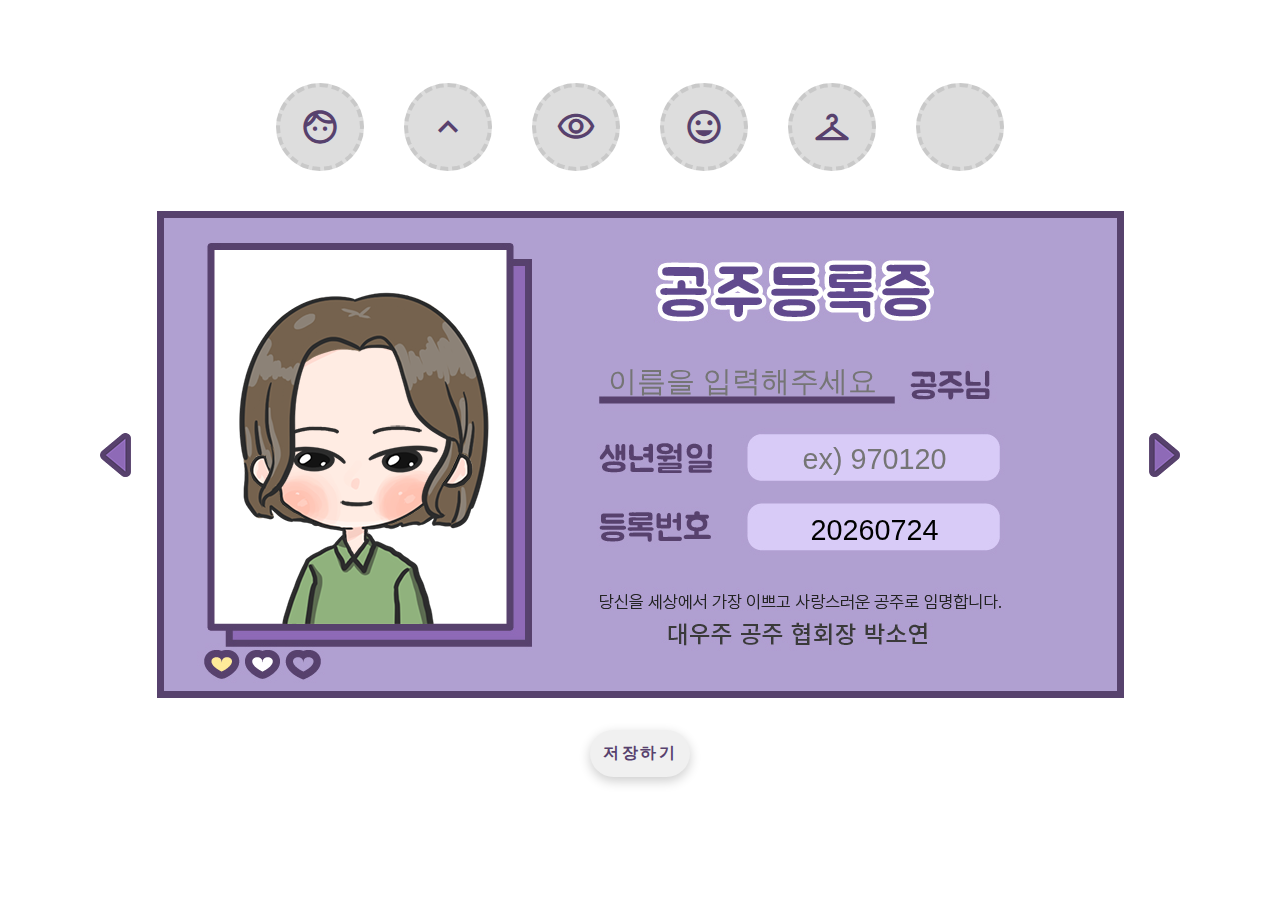
==== index.html @ bbf97aff "미디어쿼리" ====
<!DOCTYPE html>
<html lang="ko">

<head>
    <meta charset="UTF-8">
    <meta http-equiv="X-UA-Compatible" content="IE=edge">
    <meta name="viewport" content="width=device-width, initial-scale=1.0">
    <title>등록증만들기</title>
    <link rel="stylesheet" href="style/style_copy.css">
    <link rel="stylesheet" href="https://unpkg.com/swiper@8/swiper-bundle.min.css">
    <link href="https://fonts.googleapis.com/icon?family=Material+Icons|Material+Icons+Sharp|Material+Icons+Two+Tone|Material+Icons+Outlined" rel="stylesheet">
    <script src="js/jquery-1.12.4.js"></script>
    <script src="js/html2canvas.js"></script>
    <script src="https://unpkg.com/swiper@8/swiper-bundle.min.js"></script>
</head>
<body>
    <div class="container">
        <div class="all_wrap">
            <!-- 왼쪽메뉴 시작 -->
            <div class="menu menu_left">
                <div class="choice"><span class="material-icons-outlined" >face</span>
                    <div class="arrow">
                        <div class="arrow_L"><img src="sorce/samll_arrow_L.png" onclick="hairSlide(0)"> </div>
                        <div class="arrow_R"><img src="sorce/small_arrow_R.png" onclick="hairSlide(1)"></div>
                    </div>
                </div>
                <div class="choice"><span class="material-icons-outlined">expand_less</span>
                    <div class="arrow">
                        <div class="arrow_L"><img src="sorce/samll_arrow_L.png" onclick="browSlide(0)"> </div>
                        <div class="arrow_R"><img src="sorce/small_arrow_R.png" onclick="browSlide(1)"></div>
                    </div>
                </div>
                <div class="choice"><span class="material-icons-outlined">visibility</span>
                    <div class="arrow">
                        <div class="arrow_L"><img src="sorce/samll_arrow_L.png" onclick="eyesSlide(0)"> </div>
                        <div class="arrow_R"><img src="sorce/small_arrow_R.png" onclick="eyesSlide(1)"></div>
                    </div>
                </div>
                
                <!-- 미디어쿼리 숨겨진 아이콘 -->
                <div class="choice"><span class="material-icons-outlined">mood</span>
                    <div class="arrow">
                        <div class="arrow_L"><img src="sorce/samll_arrow_L.png" onclick="lipsSlide(0)"> </div>
                        <div class="arrow_R"><img src="sorce/small_arrow_R.png" onclick="lipsSlide(1)"></div>
                    </div>
                </div>
                <div class="choice"><span class="material-icons-outlined">checkroom</span>
                    <div class="arrow">
                        <div class="arrow_L"><img src="sorce/samll_arrow_L.png" onclick="clothSlide(0)"> </div>
                        <div class="arrow_R"><img src="sorce/small_arrow_R.png" onclick="clothSlide(1)"></div>
                    </div>
                </div>
                <div class="choice"><span class="material-icons-outlined">auto_awesome</span>
                    <div class="arrow">
                        <div class="arrow_L"><img src="sorce/samll_arrow_L.png" onclick=""> </div>
                        <div class="arrow_R"><img src="sorce/small_arrow_R.png" onclick=""></div>
                    </div>
                </div>
                <!-- <div class="choice"><span class="material-icons-outlined">yard</span>
                    <div class="arrow">
                        <div class="arrow_L"><img src="sorce/samll_arrow_L.png" onclick=""> </div>
                        <div class="arrow_R"><img src="sorce/small_arrow_R.png" onclick=""></div>
                    </div>
                </div> -->
            </div>
            <!-- 왼쪽메뉴 끝 -->


            <div class="main_wrap">
                
                <div class="card_wrap">
                    <img class="big_arrow_L" src="sorce/big_arrow_L.png" alt="">
                    <div id="card">
                        <input type="text" class="name" id="name" placeholder="이름을 입력해주세요" maxlength="10">
                        <input type="text" class="birth" id="birth" placeholder="ex) 970120" maxlength="10">
                        <input type="text" class="date" id="date" placeholder="등롞번호" maxlength="10">
                        <!-- 옷입히기 소스 -->
                        <div class="card_human">
                            <img class="human human_body" src="sorce/base.png">
                            <img id="hair" src="sorce/hair01.png" alt="">
                            <img id="brows" src="sorce/brows01.png" alt="">
                            <img id="eyes" src="sorce/eyes01.png" alt="">
                            <img id="lips" src="sorce/lips01.png" alt="">
                            <img id="cloth" src="sorce/cloth01.png" alt="">
                        </div>

                        <!-- 옷입히기 소스 끝 -->
                        
                        <!-- 카드슬라이드 스와이퍼 시작-->
                        <div class="swiper mySwiper">
                            <div class="swiper-wrapper">
                                <div class="swiper-slide"><img src="sorce/card/gondew.jpg"></div>
                                <div class="swiper-slide"><img src="sorce/card/wanza.jpg"></div>
                                <div class="swiper-slide"><img src="sorce/card/elf.jpg"></div>
                                <div class="swiper-slide"><img src="sorce/card/angel.jpg"></div>
                                <div class="swiper-slide"><img src="sorce/card/fox.jpg"></div>
                                <div class="swiper-slide"><img src="sorce/card/outssa.jpg"></div>
                                <div class="swiper-slide"><img src="sorce/card/genius.jpg"></div>
                                <div class="swiper-slide"><img src="sorce/card/cat.jpg"></div>
                            </div>
                        </div>
                        <!-- 카드슬라이드 스와이퍼 끝 -->
                        <a id="target" style="display: none;"></a>
                    </div>
                    <img class="big_arrow_R" src="sorce/big_arrow_R.png" alt="">
                </div>
                <button  onclick="download()">저장하기</button>
                <!-- <div class="card_bg"><img src="/sorce/card_bg.png" style="width:986px"></div> -->
            </div>

            <!-- 오른쪽메뉴 시작 -->
            <div class="menu menu_right">
                <div class="choice"><span class="material-icons-outlined">mood</span>
                    <div class="arrow">
                        <div class="arrow_L"><img src="sorce/samll_arrow_L.png" onclick="lipsSlide(0)"> </div>
                        <div class="arrow_R"><img src="sorce/small_arrow_R.png" onclick="lipsSlide(1)"></div>
                    </div>
                </div>
                <div class="choice"><span class="material-icons-outlined">checkroom</span>
                    <div class="arrow">
                        <div class="arrow_L"><img src="sorce/samll_arrow_L.png" onclick="clothSlide(0)"> </div>
                        <div class="arrow_R"><img src="sorce/small_arrow_R.png" onclick="clothSlide(1)"></div>
                    </div>
                </div>
                <div class="choice"><span class="material-icons-outlined">auto_awesome</span>
                    <div class="arrow">
                        <div class="arrow_L"><img src="sorce/samll_arrow_L.png" onclick=""> </div>
                        <div class="arrow_R"><img src="sorce/small_arrow_R.png" onclick=""></div>
                    </div>
                </div>
                <!-- <div class="choice"><span class="material-icons-outlined">yard</span>
                    <div class="arrow">
                        <div class="arrow_L"><img src="sorce/samll_arrow_L.png" onclick=""> </div>
                        <div class="arrow_R"><img src="sorce/small_arrow_R.png" onclick=""></div>
                    </div>
                </div> -->
            </div>
            <!-- 오른쪽메뉴 끝 -->
        </div>
    </div>
    <div class="bg"></div>




    <script>
        var swiper = new Swiper(".mySwiper", {
            loop: true,
            speed : 10,
            effect: "fade",
            touchRatio: 0,//드래그 금지
            navigation: {
                nextEl: ".big_arrow_R",
                prevEl: ".big_arrow_L",
            },
        });
    </script>
</body>
<script src="js/script.js"></script>

</html>
---- style/style_copy.css ----
/* http://meyerweb.com/eric/tools/css/reset/ 
   v2.0 | 20110126
   License: none (public domain)
*/



html, body, div, span, applet, object, iframe,
h1, h2, h3, h4, h5, h6, p, blockquote, pre,
a, abbr, acronym, address, big, cite, code,
del, dfn, em, img, ins, kbd, q, s, samp,
small, strike, strong, sub, sup, tt, var,
b, u, i, center,
dl, dt, dd, ol, ul, li,
fieldset, form, label, legend,
table, caption, tbody, tfoot, thead, tr, th, td,
article, aside, canvas, details, embed, 
figure, figcaption, footer, header, hgroup, 
menu, nav, output, ruby, section, summary,
time, mark, audio, video {
	margin: 0;
	padding: 0;
	border: 0;
	font-size: 100%;
	font: inherit;
	vertical-align: baseline;
}
/* HTML5 display-role reset for older browsers */
article, aside, details, figcaption, figure, 
footer, header, hgroup, menu, nav, section {
	display: block;
}
body {
	line-height: 1;
    /*마우스 선택방지..클릭할때 선택되는게 불편할거같아서 추가해봄 --굿밥*/
    -ms-user-select: none; 
    -moz-user-select: -moz-none;
    -khtml-user-select: none;
    -webkit-user-select: none;
    user-select: none;
}

ol, ul {
	list-style: none;
}
blockquote, q {
	quotes: none;
}
blockquote:before, blockquote:after,
q:before, q:after {
	content: '';
	content: none;
}
table {
	border-collapse: collapse;
	border-spacing: 0;
}
/* 리셋 끝 */
  

html body{
    width: 100%;
    height: 100%;
    }    

.container{
    width: 100%;
    height: 100%;
    display: flex;
    justify-content: center; 
    flex-direction: column
}

.all_wrap{
    display: flex;
    justify-content: space-around;
    align-items: center;
    height: 100vh;
    margin: auto 0;
}


.menu{
    display: flex; 
    justify-content: center; 
    flex-direction: column; 

}

.choice{
    width: 80px; height: 80px;
    background: rgb(221, 221, 221);
    border-radius: 50px;
    margin-top: 40px;
    /*border px 통일*/
    border: 4px solid rgb(201, 201, 201);
    border-style: dashed;

}

.choice:nth-child(1){
    margin-top: 0px;
}

.menu_left > .choice:nth-child(n+4){
    display: none;
}


.choice_click{
    background: #8E6AB7;
    border: 4px solid #57416D;
}



.arrow {
    display: none;
    position: relative;
}

/*화살표 활성화 class추가*/
.arrow.arrow_active {
    display: block;
    position: relative;

}
.arrow_L{
    position: absolute;
    display: block;
    transform: translateY(-80%);
    left: -21px;
    margin-left: -8px;
}
.arrow_R{
    position: absolute;
    display: block;
    transform: translateY(-80%);
    left:80px;
    margin-left: 8px;
}

.main_wrap{
    display:flex;
    align-items: center;
    flex-direction: column;
}


.card_wrap{
    width: 1080px;
    display: flex;
    align-items: center;
    justify-content: space-between;
}

#card{
    position: relative;
}



#card > input {
    line-height: 70px;
    font-size: 20px;
}

  #card > input{

    font-size: 1.8rem;

}


/* @media screen and (max-width: 1420px) {
    #card > input {
      font-size: 80%;
    }
  } */


.name{
    
    position: absolute;
    z-index: 10;
    top: 29.5%;
    left: 50%;
    transform: translateX(-16%);
    border: none;
    width: 297px;
    height: 51px;
    overflow: auto;
    font-size: 32px;
    color: #000000;
    background: transparent;
    text-align: center;
}

.birth{
    position: absolute;
    z-index: 10;
    top: 45.5%;
    left: 65.5%;
    transform: translateX(-16%);
    border: none;
    width: 245px;
    height: 51px;
    overflow: auto;
    font-size: 32px;
    color: #000000;
    background: transparent;
    text-align: center;
}

.date{
    position: absolute;
    z-index: 10;
    top: 60%;
    left: 65.5%;
    transform: translateX(-16%);
    border: none;
    width: 245px;
    height: 51px;
    overflow: auto;
    font-size: 32px;
    color: #000000;
    background: transparent;
    text-align: center;
}


/* 캐릭터 */

/* .human{
    position: absolute;
    width: 300px;
    top: 32px;
    left: 53px;
} */

.human_body{
    position: absolute;
    z-index: 2;
}

#card > div.card_human img{
    position: absolute;
    /* width: 300px; */
    top: 31px;
    left: 53px;
}


#hair{
    position: absolute;
    z-index: 6;
}

#brows{
    position: absolute;
    z-index: 4;
}

#eyes{
    position: absolute;
    z-index: 5;
}

#lips{
    position: absolute;
    z-index: 3;
}

#cloth{
    position: absolute;
    z-index: 7;
}


#card > div.card_human  ul > li{
    display: none;
}


#card > div.card_human  ul > li:first-child{
    display: block;
}

.swiper{
    width:  967px;
    height: 487px;
    
}


.card_bg{
    image-rendering: -webkit-optimize-contrast;

    z-index: -9;
    
}
/* 이거 카드배경 높이를 딱 맞추는 방법 모르겠음 */


/* 버튼 */
button{
    margin-top: 2em;
    position: relative;
    padding: 0.8em;
    font-size: 1rem;
    letter-spacing: 2.5px;
    font-weight: 600;
    color:#57416D;
    background-color: rgb(240, 240, 240);
    border: none;
    border-radius: 45px;
    box-shadow: 0px 4px 12px rgba(0, 0, 0, 0.2);
    transition: all 0.3s ease 0s;
    cursor: pointer;
    outline: none;
    
}

button:hover {
    background-color: #8f6ab7;
    box-shadow: 0px 15px 20px rgba(58, 18, 82, 0.4);
    color: #fff;
  }


/* 구글아이콘 */
.menu > .choice > span{
    pointer-events: none;
    position: relative;
    top:50%;
    left: 50%;
    transform: translate(-50%, -50%);
    font-size: 40px; 
    color: #57416d;
}

.menu > .choice > .icon_active{
    font-size: 50px;
    color: #ffffff;
}


@media screen and (max-width: 1420px) {
    .all_wrap{
        display: flex;
        flex-direction: column;
        align-items: center;
        justify-content: center;
    }
    
    .all_wrap > * {
        margin: 20px 0;
    }

    .menu_left > .choice:nth-child(n+4){
        display: block;
    }

    .menu_right > .choice{
        display:none;
    }

    .menu{
        display: flex; 
        justify-content: center; 
        flex-direction: row;
        align-items: flex-start;
        
    }

    .choice{  
        margin-top: 0px;
        margin-left: 40px;
    }

    .choice:nth-child(1){
        margin-left: 0px;
    }
    
}


/* 1199 757 480 */

@media screen and (max-width: 1100px) {



    .container {
        width: 100%;
        height: 100%;
        position: absolute;
        top: 0%;
        transform: translateY(0%);
    }

    .all_wrap{
        display: flex;
        flex-direction: column;
        align-items: center;
        justify-content: space-evenly;
    }

    .card_wrap {
        flex-direction: column;
    }

    .card_wrap > img{
        display: none;
    }
    
    .menu{
        display: flex; 
        justify-content: center; 
        flex-direction: row;
        align-items: flex-start;
    }


    /* .menu_left{
        position: relative;
        order: 0;
        margin-top: 50px;
    }

    .menu_right{
        position: relative;
        order: 1;
        }


    .main_wrap{
        order : 2;
        margin-top: 70px;
    } */

    .menu_left > .choice:nth-child(n+4){
        display: none;
    }

    .menu_right > .choice{
        display:block;
    }



    .choice{  
        margin-top: 0px;
        margin-left: 60px;
    }

    .choice:nth-child(1){
        margin-left: 0px;
    }

    .download-btn{
        top: 5%;
    }





}
/* 
@media screen and (max-width: 1100px) {



    .container {
        width: 100%;
        height: 100%;
        position: absolute;
        top: 0%;
        transform: translateY(0%);
    }

    .all_wrap{
        display: flex;
        flex-direction: row;
        align-items: center;
        justify-content: space-evenly;
    }


    .menu{
        display: flex; 
        justify-content: center; 
        flex-direction: row;
        align-items: flex-start;
    }


    .menu_left{
        position: relative;
        order: 0;
        margin-top: 50px;
    }

    .menu_right{
        position: relative;
        order: 1;
        }


    .main_wrap{
        order : 2;
        margin-top: 70px;
    }

    .choice{  
        margin-top: 0px;
        margin-left: 60px;
    }

    .choice:nth-child(1){
        margin-left: 0px;
    }

    .download-btn{
        top: 5%;
    }





} */
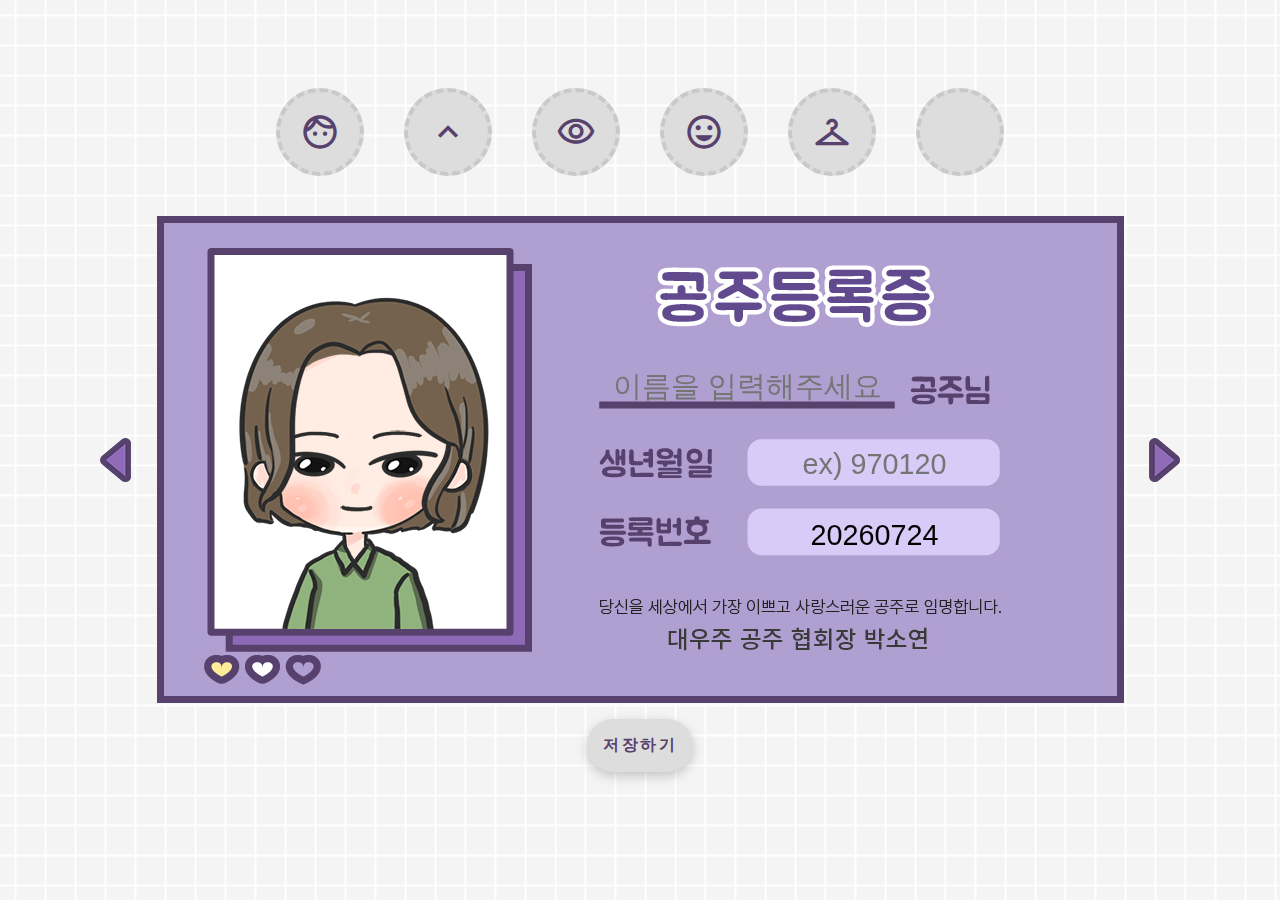
==== commit 4672d9b6: "미디어쿼리, 반응형 작업완료" ====
--- a/index.html
+++ b/index.html
@@ -13,7 +13,7 @@
     <script src="js/html2canvas.js"></script>
     <script src="https://unpkg.com/swiper@8/swiper-bundle.min.js"></script>
 </head>
-<body>
+<body><div class="blind"><div>화면이 너무 작아요! 기기를 가로로 돌려주세요.</div></div>
     <div class="container">
         <div class="all_wrap">
             <!-- 왼쪽메뉴 시작 -->
@@ -67,7 +67,7 @@
 
 
             <div class="main_wrap">
-                
+                <!--<div class="card_bg"><img src="/sorce/card_bg.png"></div>-->
                 <div class="card_wrap">
                     <img class="big_arrow_L" src="sorce/big_arrow_L.png" alt="">
                     <div id="card">
@@ -104,8 +104,12 @@
                     </div>
                     <img class="big_arrow_R" src="sorce/big_arrow_R.png" alt="">
                 </div>
+                <!-- 미디어쿼리 숨겨진 스와이퍼 버튼 -->
+                <div class="small_swiper_btn">    
+                    <img class="big_arrow_L" src="sorce/big_arrow_L.png" alt="">
+                    <img class="big_arrow_R" src="sorce/big_arrow_R.png" alt="">
+                </div>
                 <button  onclick="download()">저장하기</button>
-                <!-- <div class="card_bg"><img src="/sorce/card_bg.png" style="width:986px"></div> -->
             </div>
 
             <!-- 오른쪽메뉴 시작 -->
@@ -138,9 +142,6 @@
             <!-- 오른쪽메뉴 끝 -->
         </div>
     </div>
-    <div class="bg"></div>
-
-
 
 
     <script>
--- a/style/style_copy.css
+++ b/style/style_copy.css
@@ -39,6 +39,8 @@
     -khtml-user-select: none;
     -webkit-user-select: none;
     user-select: none;
+    background-image: url(../sorce/bg.jpg);
+    background-size: 1920px;
 }
 
 ol, ul {
@@ -59,14 +61,48 @@
 /* 리셋 끝 */
   
 
-html body{
+/* html body{
     width: 100%;
     height: 100%;
-    }    
-
-.container{
+    }     */
+
+.blind{
+    position: fixed;
+    z-index: 100;
+    top:0px;
+    left:0;
     width: 100%;
     height: 100%;
+    background-color: #8f6ab7;
+    display: none;
+}
+
+.blind > div{
+    font-size: 2rem;
+    font-weight: bold;
+    line-height: 2;
+    color:#fff;
+    text-align: center;
+    word-break: keep-all;
+    width: 80%;
+    position:absolute;
+    top: 50%;
+    left: 50%;
+    transform: translate(-50%, -50%);    
+}
+
+
+
+
+@media screen and (max-width: 560px) {
+    .blind{
+        display: block;
+    }
+}
+
+.container{
+    /* width: 100%;
+    height: 100%; */
     display: flex;
     justify-content: center; 
     flex-direction: column
@@ -163,21 +199,8 @@
 
 #card > input {
     line-height: 70px;
-    font-size: 20px;
-}
-
-  #card > input{
-
     font-size: 1.8rem;
-
-}
-
-
-/* @media screen and (max-width: 1420px) {
-    #card > input {
-      font-size: 80%;
-    }
-  } */
+}
 
 
 .name{
@@ -185,7 +208,7 @@
     position: absolute;
     z-index: 10;
     top: 29.5%;
-    left: 50%;
+    left: 50.5%;
     transform: translateX(-16%);
     border: none;
     width: 297px;
@@ -296,23 +319,36 @@
 
 .card_bg{
     image-rendering: -webkit-optimize-contrast;
-
-    z-index: -9;
+    position: absolute;
+    top: 18%;
+    
+    z-index: -20;
     
 }
 /* 이거 카드배경 높이를 딱 맞추는 방법 모르겠음 */
+
+.small_swiper_btn{
+    display:none;
+    margin-top: 1em;
+}
+
+@media screen and (max-width: 1100px){
+    .small_swiper_btn{
+    display: block;
+    }
+}
 
 
 /* 버튼 */
 button{
-    margin-top: 2em;
+    margin-top: 1em;
     position: relative;
-    padding: 0.8em;
+    padding: 1em;
     font-size: 1rem;
     letter-spacing: 2.5px;
     font-weight: 600;
     color:#57416D;
-    background-color: rgb(240, 240, 240);
+    background-color: rgb(221, 221, 221);
     border: none;
     border-radius: 45px;
     box-shadow: 0px 4px 12px rgba(0, 0, 0, 0.2);
@@ -386,7 +422,7 @@
 }
 
 
-/* 1199 757 480 */
+/* 1100 882 734 644 */
 
 @media screen and (max-width: 1100px) {
 
@@ -407,7 +443,12 @@
         justify-content: space-evenly;
     }
 
+    .main_wrap{
+        width:100%;
+    }
+
     .card_wrap {
+        width:100%;
         flex-direction: column;
     }
 
@@ -415,6 +456,30 @@
         display: none;
     }
     
+    #card{
+        width: 100%;
+    }
+    
+    .name{
+        width: 30%;
+        top: 30%;
+    }
+
+    .birth{
+        width: 25%;
+        top: 46%
+    }
+
+    .date{
+        width: 25%;
+        top: 60%;
+    }
+    
+    .swiper, .swiper-slide, .swiper-slide img {
+        width: 100% !important;
+        height: 100%;
+    }
+
     .menu{
         display: flex; 
         justify-content: center; 
@@ -459,76 +524,83 @@
         margin-left: 0px;
     }
 
+
+
+    .card_human{
+        width: 100%;
+    }
+    
+    #card > div.card_human img{
+        width: 31%;
+        top: 6.7%;
+        left: 5.5%;
+    }
+
     .download-btn{
         top: 5%;
     }
 
-
-
-
-
-}
-/* 
-@media screen and (max-width: 1100px) {
-
-
-
-    .container {
-        width: 100%;
-        height: 100%;
-        position: absolute;
-        top: 0%;
-        transform: translateY(0%);
-    }
-
-    .all_wrap{
-        display: flex;
-        flex-direction: row;
-        align-items: center;
-        justify-content: space-evenly;
-    }
-
-
-    .menu{
-        display: flex; 
-        justify-content: center; 
-        flex-direction: row;
-        align-items: flex-start;
-    }
-
-
-    .menu_left{
-        position: relative;
-        order: 0;
-        margin-top: 50px;
-    }
-
-    .menu_right{
-        position: relative;
-        order: 1;
-        }
-
-
-    .main_wrap{
-        order : 2;
-        margin-top: 70px;
-    }
-
-    .choice{  
-        margin-top: 0px;
-        margin-left: 60px;
-    }
-
-    .choice:nth-child(1){
-        margin-left: 0px;
-    }
-
-    .download-btn{
-        top: 5%;
-    }
-
-
-
-
-
-} */+}
+
+@media screen and (max-width: 882px) {
+
+    #card > input{
+        font-size: 1.5rem;
+    }
+
+    .name{
+        top: 29%;
+    }
+
+    .birth{
+        top: 45%
+    }
+
+    .date{
+        top: 59%;
+    }
+}
+
+@media screen and (max-width: 734px) {
+
+    #card > input{
+        font-size: 1.3rem;
+    }
+    .name{
+        top: 27%;
+    }
+
+    .birth{
+        top: 43%
+    }
+
+    .date{
+        top: 57%;
+    }
+}
+
+
+@media screen and (max-width: 644px) {
+
+    #card > div.card_human img{
+        top: 6.9%;
+    }
+
+    #card > input{
+        font-size: 1.1rem;
+    }
+
+    .name{
+        top: 26%;
+    }
+
+    .birth{
+        top: 42%
+    }
+
+    .date{
+        top: 56%;
+    }
+
+}
+
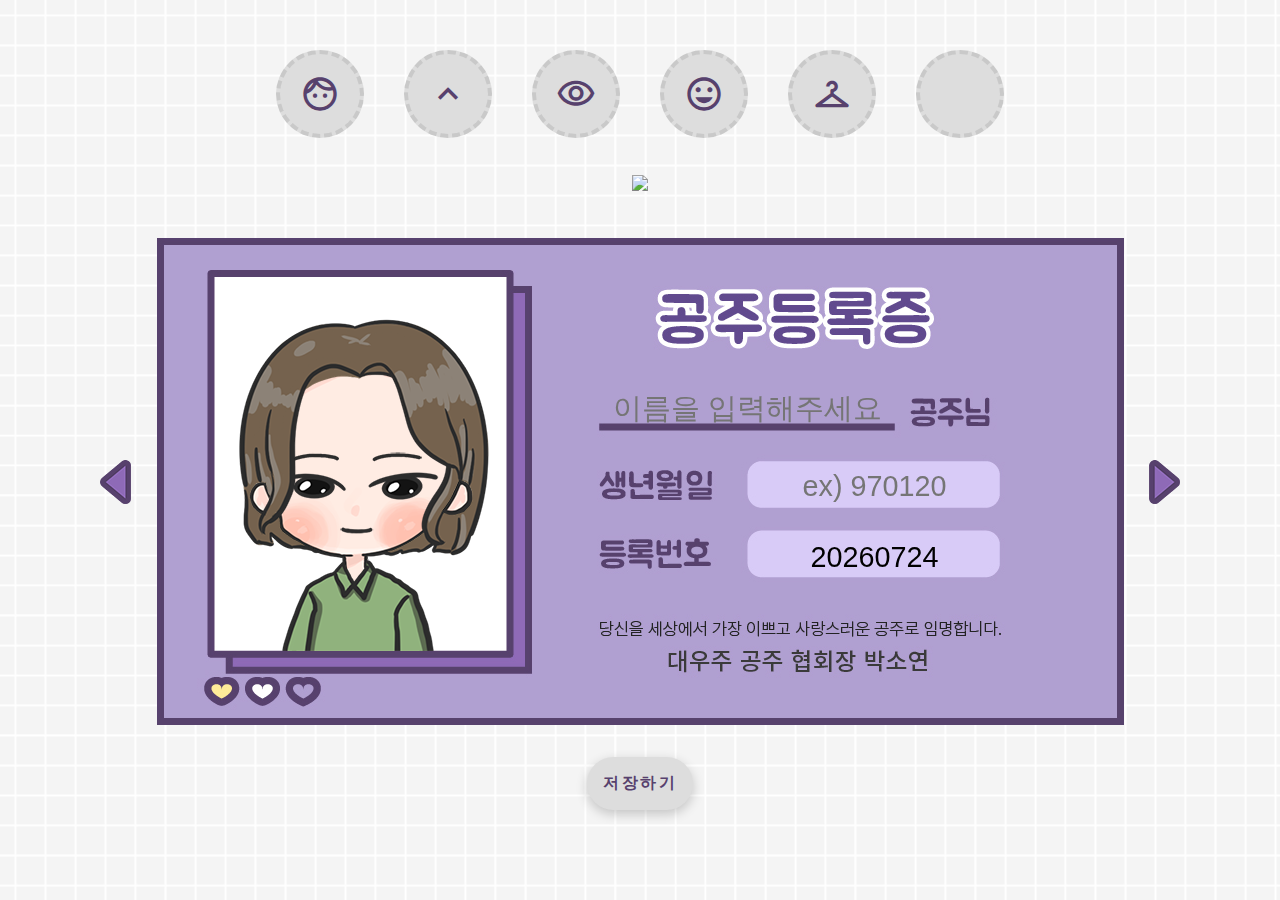
==== commit d63f0150: "작업완료, 배포" ====
--- a/index.html
+++ b/index.html
@@ -5,8 +5,8 @@
     <meta charset="UTF-8">
     <meta http-equiv="X-UA-Compatible" content="IE=edge">
     <meta name="viewport" content="width=device-width, initial-scale=1.0">
-    <title>등록증만들기</title>
-    <link rel="stylesheet" href="style/style_copy.css">
+    <title>나만의 등록증 만들기</title>
+    <link rel="stylesheet" href="style/style.css">
     <link rel="stylesheet" href="https://unpkg.com/swiper@8/swiper-bundle.min.css">
     <link href="https://fonts.googleapis.com/icon?family=Material+Icons|Material+Icons+Sharp|Material+Icons+Two+Tone|Material+Icons+Outlined" rel="stylesheet">
     <script src="js/jquery-1.12.4.js"></script>
@@ -67,7 +67,8 @@
 
 
             <div class="main_wrap">
-                <!--<div class="card_bg"><img src="/sorce/card_bg.png"></div>-->
+                <div class="card_bg"><img src="sorce/card_bg2.png" width="100%"></div>
+                <div class="card_bg_small"><img src="sorce/card_bg3.png"></div>
                 <div class="card_wrap">
                     <img class="big_arrow_L" src="sorce/big_arrow_L.png" alt="">
                     <div id="card">
--- a/style/style.css
+++ b/style/style.css
@@ -0,0 +1,629 @@
+
+/* http://meyerweb.com/eric/tools/css/reset/ 
+   v2.0 | 20110126
+   License: none (public domain)
+*/
+
+
+
+html, body, div, span, applet, object, iframe,
+h1, h2, h3, h4, h5, h6, p, blockquote, pre,
+a, abbr, acronym, address, big, cite, code,
+del, dfn, em, img, ins, kbd, q, s, samp,
+small, strike, strong, sub, sup, tt, var,
+b, u, i, center,
+dl, dt, dd, ol, ul, li,
+fieldset, form, label, legend,
+table, caption, tbody, tfoot, thead, tr, th, td,
+article, aside, canvas, details, embed, 
+figure, figcaption, footer, header, hgroup, 
+menu, nav, output, ruby, section, summary,
+time, mark, audio, video {
+	margin: 0;
+	padding: 0;
+	border: 0;
+	font-size: 100%;
+	font: inherit;
+	vertical-align: baseline;
+}
+/* HTML5 display-role reset for older browsers */
+article, aside, details, figcaption, figure, 
+footer, header, hgroup, menu, nav, section {
+	display: block;
+}
+body {
+	line-height: 1;
+    /*마우스 선택방지..클릭할때 선택되는게 불편할거같아서 추가해봄 --굿밥*/
+    -ms-user-select: none; 
+    -moz-user-select: -moz-none;
+    -khtml-user-select: none;
+    -webkit-user-select: none;
+    user-select: none;
+    background-image: url(../sorce/bg.jpg);
+    background-size: 1920px;
+}
+
+ol, ul {
+	list-style: none;
+}
+blockquote, q {
+	quotes: none;
+}
+blockquote:before, blockquote:after,
+q:before, q:after {
+	content: '';
+	content: none;
+}
+table {
+	border-collapse: collapse;
+	border-spacing: 0;
+}
+/* 리셋 끝 */
+  
+
+/* html body{
+    width: 100%;
+    height: 100%;
+    }     */
+
+.blind{
+    position: fixed;
+    z-index: 100;
+    top:0px;
+    left:0;
+    width: 100%;
+    height: 100%;
+    background-color: #8f6ab7;
+    display: none;
+}
+
+.blind > div{
+    font-size: 2rem;
+    font-weight: bold;
+    line-height: 2;
+    color:#fff;
+    text-align: center;
+    word-break: keep-all;
+    width: 80%;
+    position:absolute;
+    top: 50%;
+    left: 50%;
+    transform: translate(-50%, -50%);    
+}
+
+
+
+
+@media screen and (max-width: 560px) {
+    .blind{
+        display: block;
+    }
+}
+
+.container{
+    /* width: 100%;
+    height: 100%; */
+    display: flex;
+    justify-content: center; 
+    flex-direction: column
+}
+
+.all_wrap{
+    display: flex;
+    justify-content: space-around;
+    align-items: center;
+    height: 100vh;
+    margin: auto 0;
+}
+
+
+.menu{
+    display: flex; 
+    justify-content: center; 
+    flex-direction: column; 
+
+}
+
+.choice{
+    width: 80px; height: 80px;
+    background: rgb(221, 221, 221);
+    border-radius: 50px;
+    margin-top: 40px;
+    /*border px 통일*/
+    border: 4px solid rgb(201, 201, 201);
+    border-style: dashed;
+
+}
+
+.choice:nth-child(1){
+    margin-top: 0px;
+}
+
+.menu_left > .choice:nth-child(n+4){
+    display: none;
+}
+
+
+.choice_click{
+    background: #8E6AB7;
+    border: 4px solid #57416D;
+}
+
+
+
+.arrow {
+    display: none;
+    position: relative;
+}
+
+/*화살표 활성화 class추가*/
+.arrow.arrow_active {
+    display: block;
+    position: relative;
+
+}
+.arrow_L{
+    position: absolute;
+    display: block;
+    transform: translateY(-80%);
+    left: -21px;
+    margin-left: -8px;
+}
+.arrow_R{
+    position: absolute;
+    display: block;
+    transform: translateY(-80%);
+    left:80px;
+    margin-left: 8px;
+}
+
+.main_wrap{
+    display:flex;
+    align-items: center;
+    flex-direction: column;
+}
+
+.card_bg{
+    image-rendering: -webkit-optimize-contrast;
+    position: absolute;
+    z-index: -20;
+    margin-top: -63px;
+    
+}
+
+.card_bg_small{
+    display: none;
+}
+
+
+.card_wrap{
+    width: 1080px;
+    display: flex;
+    align-items: center;
+    justify-content: space-between;
+}
+
+#card{
+    position: relative;
+}
+
+
+
+#card > input {
+    line-height: 70px;
+    font-size: 1.8rem;
+}
+
+
+.name{
+    
+    position: absolute;
+    z-index: 10;
+    top: 29.5%;
+    left: 50.5%;
+    transform: translateX(-16%);
+    border: none;
+    width: 297px;
+    height: 51px;
+    overflow: auto;
+    font-size: 32px;
+    color: #000000;
+    background: transparent;
+    text-align: center;
+}
+
+.birth{
+    position: absolute;
+    z-index: 10;
+    top: 45.5%;
+    left: 65.5%;
+    transform: translateX(-16%);
+    border: none;
+    width: 245px;
+    height: 51px;
+    overflow: auto;
+    font-size: 32px;
+    color: #000000;
+    background: transparent;
+    text-align: center;
+}
+
+.date{
+    position: absolute;
+    z-index: 10;
+    top: 60%;
+    left: 65.5%;
+    transform: translateX(-16%);
+    border: none;
+    width: 245px;
+    height: 51px;
+    overflow: auto;
+    font-size: 32px;
+    color: #000000;
+    background: transparent;
+    text-align: center;
+}
+
+
+/* 캐릭터 */
+
+/* .human{
+    position: absolute;
+    width: 300px;
+    top: 32px;
+    left: 53px;
+} */
+
+.human_body{
+    position: absolute;
+    z-index: 2;
+}
+
+#card > div.card_human img{
+    position: absolute;
+    /* width: 300px; */
+    top: 31px;
+    left: 53px;
+}
+
+
+#hair{
+    position: absolute;
+    z-index: 6;
+}
+
+#brows{
+    position: absolute;
+    z-index: 4;
+}
+
+#eyes{
+    position: absolute;
+    z-index: 5;
+}
+
+#lips{
+    position: absolute;
+    z-index: 3;
+}
+
+#cloth{
+    position: absolute;
+    z-index: 7;
+}
+
+
+#card > div.card_human  ul > li{
+    display: none;
+}
+
+
+#card > div.card_human  ul > li:first-child{
+    display: block;
+}
+
+.swiper{
+    width:  967px;
+    height: 487px;
+    
+}
+
+
+/* 이거 카드배경 높이를 딱 맞추는 방법 모르겠음 */
+
+.small_swiper_btn{
+    display:none;
+    margin-top: 1em;
+}
+
+@media screen and (max-width: 1100px){
+    .small_swiper_btn{
+    display: block;
+    }
+}
+
+
+/* 버튼 */
+button{
+    margin: 2em 0;
+    position: relative;
+    padding: 1em;
+    font-size: 1rem;
+    letter-spacing: 2.5px;
+    font-weight: 600;
+    color:#57416D;
+    background-color: rgb(221, 221, 221);
+    border: none;
+    border-radius: 45px;
+    box-shadow: 0px 4px 12px rgba(0, 0, 0, 0.2);
+    transition: all 0.3s ease 0s;
+    cursor: pointer;
+    outline: none;
+    
+}
+
+button:hover {
+    background-color: #8f6ab7;
+    box-shadow: 0px 15px 20px rgba(58, 18, 82, 0.4);
+    color: #fff;
+  }
+
+
+/* 구글아이콘 */
+.menu > .choice > span{
+    pointer-events: none;
+    position: relative;
+    top:50%;
+    left: 50%;
+    transform: translate(-50%, -50%);
+    font-size: 40px; 
+    color: #57416d;
+}
+
+.menu > .choice > .icon_active{
+    font-size: 50px;
+    color: #ffffff;
+}
+
+
+@media screen and (max-width: 1420px) {
+    .all_wrap{
+        display: flex;
+        flex-direction: column;
+        align-items: center;
+        justify-content: flex-start;
+    }
+    
+    .all_wrap > * {
+        margin: 50px 0;
+    }
+
+    .menu_left > .choice:nth-child(n+4){
+        display: block;
+    }
+
+    .menu_right > .choice{
+        display:none;
+    }
+
+    .menu{
+        display: flex; 
+        justify-content: center; 
+        flex-direction: row;
+        align-items: flex-start;
+        
+    }
+
+    .choice{  
+        margin-top: 0px;
+        margin-left: 40px;
+    }
+
+    .choice:nth-child(1){
+        margin-left: 0px;
+    }
+    
+}
+
+
+/* 1100 882 734 644 */
+
+@media screen and (max-width: 1100px) {
+
+
+
+    .container {
+        width: 100%;
+        height: 100%;
+        position: absolute;
+        top: 0%;
+        transform: translateY(0%);
+    }
+
+    .all_wrap{
+        display: flex;
+        flex-direction: column;
+        align-items: center;
+        justify-content: flex-start;
+    }
+
+    .all_wrap > *{
+        margin: 20px 0;
+    }
+
+    .main_wrap{
+        width:100%;
+    }
+
+    .card_bg{
+        display: none;
+    }
+
+    .card_bg_small{
+        display: block;
+        width: 100%;
+        margin-bottom: -7px;
+    }
+
+    .card_bg_small > img{
+        width: 100%;
+    }
+
+
+    .card_wrap {
+        width:100%;
+        flex-direction: column;
+    }
+
+    .card_wrap > img{
+        display: none;
+    }
+    
+    #card{
+        width: 100%;
+    }
+    
+    .name{
+        width: 30%;
+        top: 30%;
+    }
+
+    .birth{
+        width: 25%;
+        top: 46%
+    }
+
+    .date{
+        width: 25%;
+        top: 60%;
+    }
+    
+    .swiper, .swiper-slide, .swiper-slide img {
+        width: 100% !important;
+        height: 100%;
+    }
+
+    .menu{
+        display: flex; 
+        justify-content: center; 
+        flex-direction: row;
+        align-items: flex-start;
+    }
+
+
+    /* .menu_left{
+        position: relative;
+        order: 0;
+        margin-top: 50px;
+    }
+
+    .menu_right{
+        position: relative;
+        order: 1;
+        }
+
+
+    .main_wrap{
+        order : 2;
+        margin-top: 70px;
+    } */
+
+    .menu_left > .choice:nth-child(n+4){
+        display: none;
+    }
+
+    .menu_right > .choice{
+        display:block;
+    }
+
+
+
+    .choice{  
+        margin-top: 0px;
+        margin-left: 60px;
+    }
+
+    .choice:nth-child(1){
+        margin-left: 0px;
+    }
+
+
+
+    .card_human{
+        width: 100%;
+    }
+    
+    #card > div.card_human img{
+        width: 31%;
+        top: 6.7%;
+        left: 5.5%;
+    }
+
+    .download-btn{
+        top: 5%;
+    }
+
+}
+
+@media screen and (max-width: 882px) {
+
+    #card > input{
+        font-size: 1.5rem;
+    }
+
+    .name{
+        top: 29%;
+    }
+
+    .birth{
+        top: 45%
+    }
+
+    .date{
+        top: 59%;
+    }
+}
+
+@media screen and (max-width: 734px) {
+
+    #card > input{
+        font-size: 1.3rem;
+    }
+    .name{
+        top: 27%;
+    }
+
+    .birth{
+        top: 43%
+    }
+
+    .date{
+        top: 57%;
+    }
+}
+
+
+@media screen and (max-width: 644px) {
+
+    #card > div.card_human img{
+        top: 6.9%;
+    }
+
+    #card > input{
+        font-size: 1.1rem;
+    }
+
+    .name{
+        top: 26%;
+    }
+
+    .birth{
+        top: 42%
+    }
+
+    .date{
+        top: 56%;
+    }
+
+}
+
